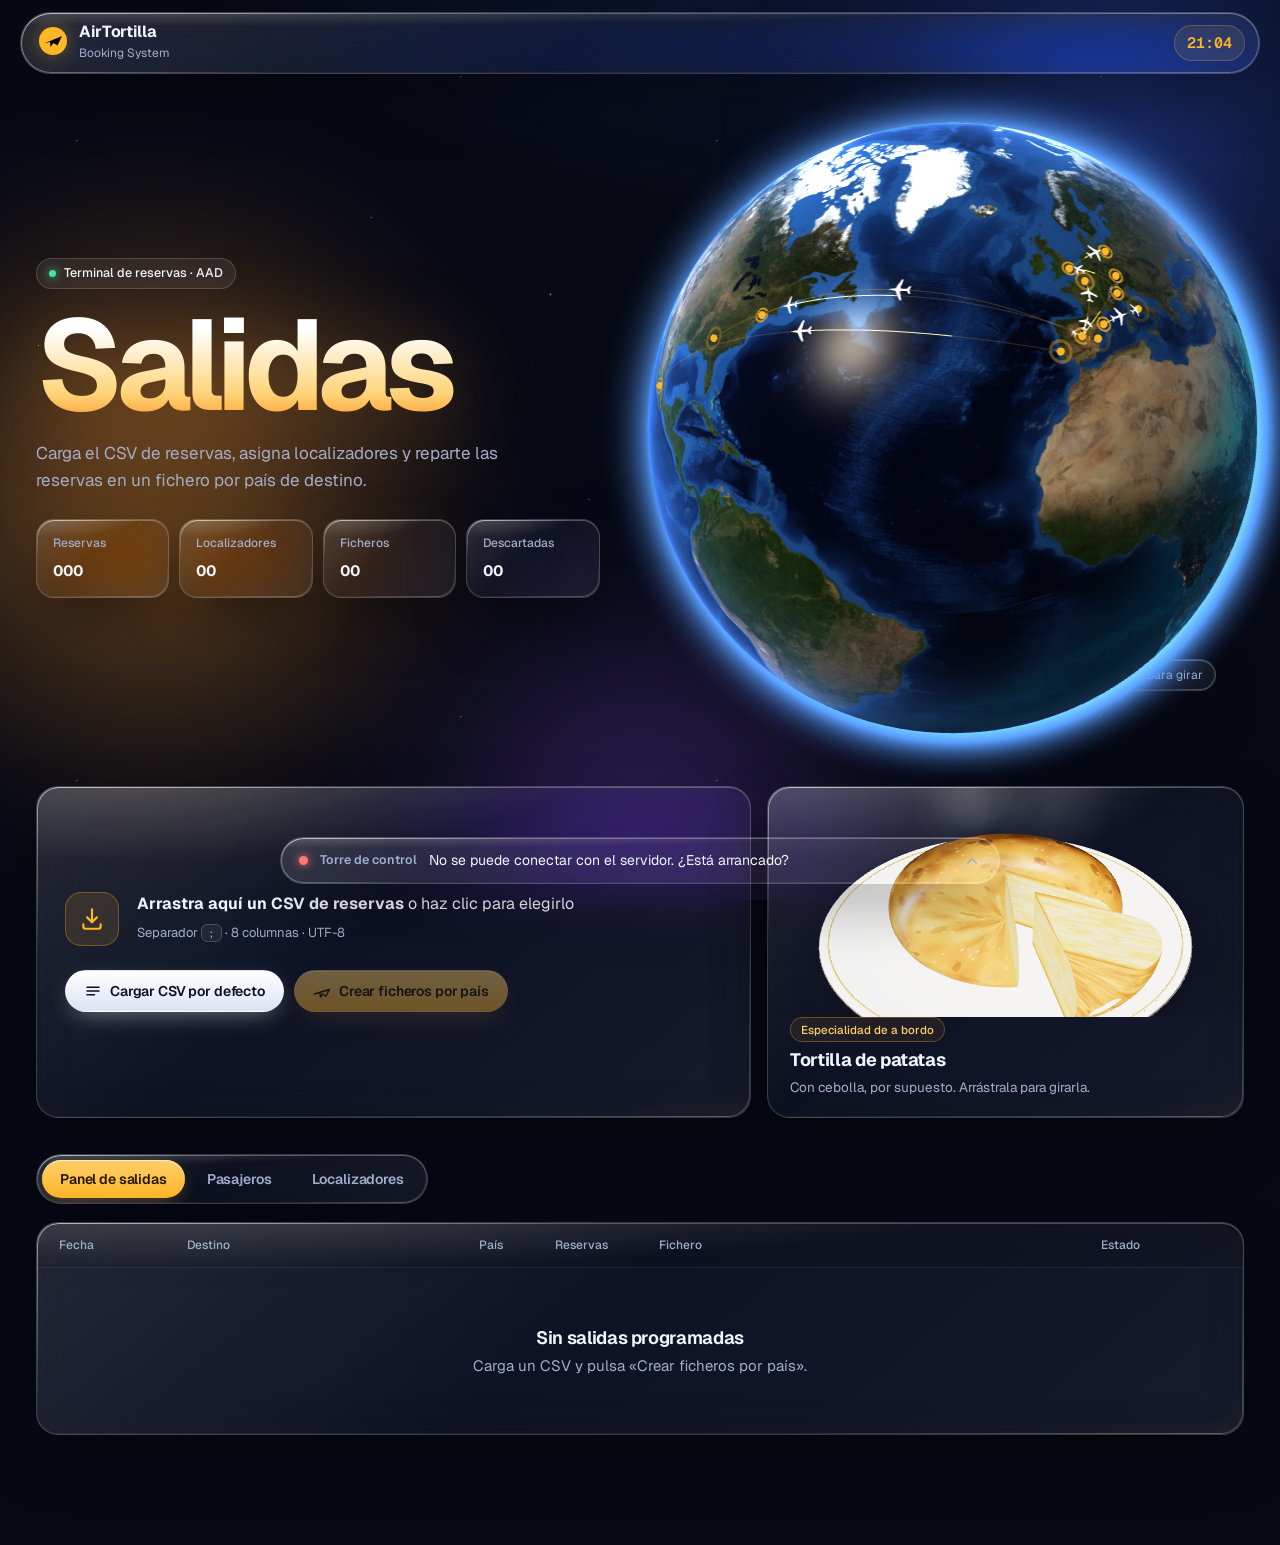
==== AirTortilla/src/main/resources/static/index.html @ 6bdfa84e "Interfaz web v2.0.0: Liquid Glass, Tierra realista, avión y tortilla 3D" ====
<!doctype html>
<html lang="es">
<head>
  <meta charset="utf-8">
  <meta name="viewport" content="width=device-width, initial-scale=1">
  <title>AirTortilla · Salidas</title>
  <link rel="preconnect" href="https://fonts.googleapis.com">
  <link rel="preconnect" href="https://fonts.gstatic.com" crossorigin>
  <link rel="stylesheet" href="https://fonts.googleapis.com/css2?family=Geist:wght@300..800&family=Geist+Mono:wght@400;500;600&display=swap">
  <link rel="stylesheet" href="css/app.css">
  <link rel="icon" href="data:image/svg+xml,%3Csvg xmlns='http://www.w3.org/2000/svg' viewBox='0 0 32 32'%3E%3Ccircle cx='16' cy='16' r='14' fill='%23FFB627'/%3E%3Cpath d='M8 18l16-6-4 8z' fill='%230B1020'/%3E%3C/svg%3E">
</head>
<body>

<!-- Filtro SVG del "cristal líquido": deforma ligeramente lo que hay detrás del panel -->
<svg class="filtros" aria-hidden="true">
  <filter id="liquido" x="0" y="0" width="100%" height="100%" color-interpolation-filters="sRGB">
    <feTurbulence type="fractalNoise" baseFrequency="0.006 0.009" numOctaves="2" seed="3" result="ruido"/>
    <feGaussianBlur in="ruido" stdDeviation="2" result="suave"/>
    <feDisplacementMap in="SourceGraphic" in2="suave" scale="38" xChannelSelector="R" yChannelSelector="G"/>
  </filter>
</svg>

<!-- Fondo: auroras que se mueven (dan color al cristal) -->
<div class="aurora" aria-hidden="true"><span></span><span></span><span></span></div>
<div class="estrellas" aria-hidden="true"></div>

<!-- Barra superior -->
<header class="topbar glass liquid">
  <div class="brand">
    <span class="brand-mark" aria-hidden="true">
      <svg viewBox="0 0 32 32"><circle cx="16" cy="16" r="14"/><path d="M7 18.5 25 11l-4.5 9.5-4-2.5-3 4-.5-5z"/></svg>
    </span>
    <div>
      <b>AirTortilla</b>
      <span>Booking System</span>
    </div>
  </div>
  <div class="topbar-right">
    <span class="file-chip" id="chip-fichero" hidden></span>
    <time class="clock" id="reloj">--:--</time>
  </div>
</header>

<main class="page">

  <!-- Cabecera -->
  <section class="hero">
    <div class="hero-title">
      <span class="badge"><span class="dot"></span>Terminal de reservas · AAD</span>
      <h1>Salidas</h1>
      <p class="hero-sub">Carga el CSV de reservas, asigna localizadores y reparte las reservas en un fichero por país de destino.</p>
      <div class="counters" aria-live="polite">
        <div class="counter glass"><span>Reservas</span><b class="flap-num" id="n-reservas">000</b></div>
        <div class="counter glass"><span>Localizadores</span><b class="flap-num" id="n-localizadores">00</b></div>
        <div class="counter glass"><span>Ficheros</span><b class="flap-num" id="n-ficheros">00</b></div>
        <div class="counter glass warn"><span>Descartadas</span><b class="flap-num" id="n-errores">00</b></div>
      </div>
    </div>
    <div class="globe" id="globo" aria-label="Globo terráqueo con las rutas de las reservas">
      <span class="globe-hint glass">Arrastra para girar</span>
    </div>
  </section>

  <!-- Carga del CSV + tortilla -->
  <section class="load">
    <label class="dropzone glass" id="dropzone" for="input-fichero">
      <input type="file" id="input-fichero" accept=".csv,text/csv">
      <span class="drop-icon" aria-hidden="true">
        <svg viewBox="0 0 24 24"><path d="M12 3v12m0 0-4.5-4.5M12 15l4.5-4.5M4 17v2a2 2 0 0 0 2 2h12a2 2 0 0 0 2-2v-2"/></svg>
      </span>
      <span class="drop-text"><b>Arrastra aquí un CSV de reservas</b> o haz clic para elegirlo</span>
      <span class="drop-hint">Separador <kbd>;</kbd> · 8 columnas · UTF-8</span>
      <span class="load-actions">
        <button type="button" class="btn btn-primary" id="btn-defecto">
          <svg viewBox="0 0 24 24" aria-hidden="true"><path d="M4 7h16M4 12h16M4 17h10"/></svg>
          Cargar CSV por defecto
        </button>
        <button type="button" class="btn btn-amber" id="btn-generar" disabled>
          <svg viewBox="0 0 24 24" aria-hidden="true"><path d="M2 16l20-6-5 9-4-3-3 4-1-6z"/></svg>
          Crear ficheros por país
        </button>
      </span>
    </label>

    <figure class="tortilla-card glass">
      <div class="tortilla" id="tortilla" aria-label="Tortilla de patatas en 3D"></div>
      <figcaption>
        <span class="badge small">Especialidad de a bordo</span>
        <b>Tortilla de patatas</b>
        <span>Con cebolla, por supuesto. Arrástrala para girarla.</span>
      </figcaption>
    </figure>
  </section>

  <!-- Pestañas -->
  <nav class="tabs glass" role="tablist" aria-label="Secciones">
    <button role="tab" class="tab" id="tab-salidas" aria-selected="true" aria-controls="panel-salidas">Panel de salidas</button>
    <button role="tab" class="tab" id="tab-pasajeros" aria-selected="false" aria-controls="panel-pasajeros">Pasajeros</button>
    <button role="tab" class="tab" id="tab-grupos" aria-selected="false" aria-controls="panel-grupos">Localizadores</button>
  </nav>

  <!-- Panel de salidas: ficheros generados -->
  <section class="panel" id="panel-salidas" role="tabpanel" aria-labelledby="tab-salidas">
    <div class="board glass">
      <div class="board-head">
        <span>Fecha</span><span>Destino</span><span>País</span><span>Reservas</span><span>Fichero</span><span>Estado</span>
      </div>
      <div class="board-body" id="board-body">
        <div class="empty" id="board-empty">
          <b>Sin salidas programadas</b>
          <span>Carga un CSV y pulsa «Crear ficheros por país».</span>
        </div>
      </div>
    </div>
  </section>

  <!-- Pasajeros: tabla de reservas -->
  <section class="panel" id="panel-pasajeros" role="tabpanel" aria-labelledby="tab-pasajeros" hidden>
    <div class="toolbar glass">
      <div class="field">
        <label for="sel-orden">Ordenar por</label>
        <select id="sel-orden">
          <option value="ID">Id</option>
          <option value="FECHA">Fecha</option>
          <option value="PASAJERO">Pasajero</option>
          <option value="PAIS_DESTINO">País destino</option>
        </select>
      </div>
      <form class="field search" id="form-id">
        <label for="input-id">Buscar id</label>
        <div class="input-group">
          <input id="input-id" type="text" placeholder="R0005" autocomplete="off">
          <button class="btn btn-ghost" type="submit">Buscar</button>
        </div>
      </form>
      <div class="field filter">
        <label for="input-filtro">Filtrar</label>
        <input id="input-filtro" type="text" placeholder="Nombre, ciudad o país…" autocomplete="off">
      </div>
      <button class="btn btn-ghost" id="btn-todas" hidden>Mostrar todas</button>
    </div>
    <p class="algo-note" id="algo-note">Ordenado con <b>MergeSort</b> · O(n log n)</p>
    <div class="table-wrap glass">
      <table class="pax">
        <thead><tr><th>Id</th><th>Pasajero</th><th>Ruta</th><th>Fecha</th><th>Vuelo</th><th>Localizador</th></tr></thead>
        <tbody id="tbody-pax"></tbody>
      </table>
      <div class="empty" id="pax-empty"><b>No hay reservas cargadas</b><span>Empieza cargando un CSV.</span></div>
    </div>
  </section>

  <!-- Localizadores: tarjetas de embarque -->
  <section class="panel" id="panel-grupos" role="tabpanel" aria-labelledby="tab-grupos" hidden>
    <p class="algo-note">Reservas que coinciden en <b>nombre + origen + destino</b> · agrupadas con un <b>Map</b> en O(n)</p>
    <div class="passes" id="passes"></div>
    <div class="empty" id="grupos-empty"><b>Sin localizadores</b><span>Aparecen cuando 2 o más reservas coinciden en nombre, origen y destino.</span></div>
  </section>

</main>

<!-- Visor de ficheros -->
<div class="viewer-backdrop" id="viewer-backdrop" hidden></div>
<aside class="viewer glass" id="viewer" aria-labelledby="viewer-title" hidden>
  <header class="viewer-head">
    <div>
      <span class="badge small" id="viewer-eyebrow">Fichero</span>
      <h2 id="viewer-title">—</h2>
    </div>
    <button class="icon-btn" id="viewer-close" aria-label="Cerrar visor">
      <svg viewBox="0 0 24 24"><path d="M6 6l12 12M18 6 6 18"/></svg>
    </button>
  </header>
  <div class="viewer-modes" role="group" aria-label="Modo de lectura">
    <div class="segmented">
      <button class="mode" id="mode-total" aria-pressed="true">Completo</button>
      <button class="mode" id="mode-linea" aria-pressed="false">Línea a línea</button>
    </div>
  </div>
  <div class="viewer-body">
    <ol class="lines" id="viewer-lines"></ol>
  </div>
  <footer class="viewer-foot" id="viewer-foot" hidden>
    <span id="viewer-progress">Línea 0</span>
    <button class="btn btn-amber" id="btn-siguiente">Siguiente línea <kbd>Espacio</kbd></button>
  </footer>
</aside>

<!-- Torre de control: feedback de las operaciones -->
<aside class="tower glass liquid" id="tower" aria-live="polite">
  <button class="tower-head" id="tower-toggle" aria-expanded="false">
    <span class="tower-dot"></span>
    <span class="tower-title">Torre de control</span>
    <span class="tower-last" id="tower-last">Sistema listo</span>
    <svg class="chev" viewBox="0 0 24 24" aria-hidden="true"><path d="m6 15 6-6 6 6"/></svg>
  </button>
  <ol class="tower-log" id="tower-log" hidden></ol>
</aside>

<script src="lib/three.min.js"></script>
<script src="js/globo.js"></script>
<script src="js/tortilla.js"></script>
<script src="js/despegue.js"></script>
<script src="js/app.js"></script>
</body>
</html>
---- AirTortilla/src/main/resources/static/css/app.css ----
/* =========================================================
   AirTortilla · Liquid Glass sobre un cielo nocturno
   - Paneles de cristal: desenfoque + refracción (filtro SVG) + brillos
   - Componentes limpios (inputs, botones, segmented, badges)
   ========================================================= */
:root {
  color-scheme: dark;
  --sky: #060914;
  --sky-2: #0B1124;
  --text: #F2F5FC;
  --muted: #A3AECB;
  --subtle: #6C7896;
  --amber: #FFB627;
  --amber-2: #FFCF6B;
  --amber-glow: rgba(255, 182, 39, .38);
  --green: #46E3A1;
  --red: #FF7676;
  --blue: #7CB1FF;
  --glass-bg: linear-gradient(140deg, rgba(255, 255, 255, .13), rgba(255, 255, 255, .04) 45%, rgba(255, 255, 255, .07));
  --glass-border: rgba(255, 255, 255, .16);
  --glass-shadow: 0 1px 0 rgba(255, 255, 255, .28) inset, 0 -1px 0 rgba(255, 255, 255, .06) inset, 0 24px 60px -12px rgba(0, 0, 0, .55);
  --radius: 22px;
  --radius-sm: 12px;
  --sans: "Geist", "Segoe UI", system-ui, sans-serif;
  --mono: "Geist Mono", Consolas, monospace;
}

* { box-sizing: border-box; }
html { scroll-behavior: smooth; }
body {
  margin: 0;
  min-height: 100vh;
  background: radial-gradient(1400px 900px at 70% -20%, #142250 0%, transparent 60%), var(--sky);
  color: var(--text);
  font-family: var(--sans);
  font-size: 15px;
  line-height: 1.5;
  padding-bottom: 110px;
  overflow-x: hidden;
  -webkit-font-smoothing: antialiased;
}
[hidden] { display: none !important; }
svg { width: 18px; height: 18px; fill: none; stroke: currentColor; stroke-width: 2; stroke-linecap: round; stroke-linejoin: round; flex: none; }
kbd, code { font-family: var(--mono); font-size: .86em; }
kbd { padding: 1px 6px; border-radius: 6px; border: 1px solid rgba(255, 255, 255, .18); background: rgba(255, 255, 255, .06); }
:focus-visible { outline: 2px solid var(--amber); outline-offset: 3px; }
.filtros { position: absolute; width: 0; height: 0; }

/* ---------- Fondo: auroras + estrellas ---------- */
.aurora { position: fixed; inset: 0; z-index: -2; overflow: hidden; pointer-events: none; }
.aurora span { position: absolute; border-radius: 50%; filter: blur(90px); opacity: .55; animation: flotar 26s ease-in-out infinite alternate; }
.aurora span:nth-child(1) { width: 52vw; height: 52vw; left: -14vw; top: 18vh; background: radial-gradient(circle, #FF9D2E, transparent 65%); }
.aurora span:nth-child(2) { width: 46vw; height: 46vw; right: -10vw; top: -12vh; background: radial-gradient(circle, #3D6BFF, transparent 65%); animation-duration: 32s; }
.aurora span:nth-child(3) { width: 40vw; height: 40vw; left: 30vw; bottom: -20vh; background: radial-gradient(circle, #9B5CFF, transparent 65%); animation-duration: 38s; opacity: .4; }
@keyframes flotar { to { transform: translate(6vw, -5vh) scale(1.12); } }
.estrellas {
  position: fixed; inset: 0; z-index: -1; pointer-events: none; opacity: .55;
  background-image:
    radial-gradient(1px 1px at 12% 22%, #fff, transparent), radial-gradient(1px 1px at 72% 12%, #fff, transparent),
    radial-gradient(1px 1px at 42% 62%, #cfe0ff, transparent), radial-gradient(1.5px 1.5px at 86% 46%, #fff, transparent),
    radial-gradient(1px 1px at 22% 82%, #fff, transparent), radial-gradient(1px 1px at 58% 34%, #fff, transparent),
    radial-gradient(1px 1px at 92% 78%, #ffe9c2, transparent), radial-gradient(1px 1px at 6% 54%, #fff, transparent);
  background-size: 640px 640px;
}

/* ---------- Cristal líquido ---------- */
.glass {
  position: relative;
  background: var(--glass-bg);
  border: 1px solid var(--glass-border);
  box-shadow: var(--glass-shadow);
  -webkit-backdrop-filter: blur(22px) saturate(170%);
  backdrop-filter: blur(22px) saturate(170%);
  border-radius: var(--radius);
  isolation: isolate;
}
/* Refracción: el filtro SVG deforma el fondo (Chrome / Edge); el resto de navegadores usa solo el desenfoque */
.glass.liquid { backdrop-filter: url(#liquido) blur(14px) saturate(180%) brightness(1.08); }
/* Brillo especular en el borde superior */
.glass::before {
  content: ""; position: absolute; inset: 0; border-radius: inherit; pointer-events: none; z-index: -1;
  background:
    radial-gradient(120% 60% at 15% -10%, rgba(255, 255, 255, .22), transparent 55%),
    radial-gradient(80% 50% at 110% 120%, rgba(255, 182, 39, .10), transparent 60%);
}
.glass::after {
  content: ""; position: absolute; inset: 0; border-radius: inherit; pointer-events: none; padding: 1px;
  background: linear-gradient(160deg, rgba(255, 255, 255, .55), rgba(255, 255, 255, 0) 30%, rgba(255, 255, 255, 0) 70%, rgba(255, 255, 255, .25));
  -webkit-mask: linear-gradient(#000 0 0) content-box, linear-gradient(#000 0 0);
  -webkit-mask-composite: xor; mask-composite: exclude;
}

/* ---------- Barra superior ---------- */
.topbar {
  position: sticky; top: 12px; z-index: 20;
  display: flex; align-items: center; justify-content: space-between; gap: 16px;
  max-width: 1240px; margin: 12px auto 0; width: calc(100% - 32px);
  padding: 10px 14px 10px 16px; border-radius: 999px;
}
.brand { display: flex; align-items: center; gap: 10px; }
.brand-mark svg { width: 32px; height: 32px; stroke: none; filter: drop-shadow(0 0 10px var(--amber-glow)); }
.brand-mark circle { fill: var(--amber); }
.brand-mark path { fill: var(--sky); }
.brand b { display: block; font-weight: 700; font-size: 16px; letter-spacing: -.02em; line-height: 1.1; }
.brand span { font-size: 12px; color: var(--muted); }
.topbar-right { display: flex; align-items: center; gap: 10px; }
.clock { font-family: var(--mono); font-size: 15px; font-weight: 600; color: var(--amber); padding: 6px 12px; border-radius: 999px; background: rgba(255, 182, 39, .1); border: 1px solid rgba(255, 182, 39, .25); font-variant-numeric: tabular-nums; }
.file-chip { font-family: var(--mono); font-size: 12px; color: var(--muted); padding: 6px 12px; border-radius: 999px; border: 1px solid var(--glass-border); background: rgba(255, 255, 255, .05); max-width: 280px; overflow: hidden; text-overflow: ellipsis; white-space: nowrap; }
.file-chip::before { content: "● "; color: var(--green); }
@media (max-width: 600px) { .file-chip { display: none; } }

.page { max-width: 1240px; margin: 0 auto; padding: 0 16px; }

/* ---------- Badges ---------- */
.badge {
  display: inline-flex; align-items: center; gap: 8px; width: fit-content;
  font-size: 12.5px; font-weight: 500; color: var(--text);
  padding: 5px 12px; border-radius: 999px;
  background: rgba(255, 255, 255, .07); border: 1px solid var(--glass-border);
}
.badge.small { font-size: 11.5px; padding: 3px 10px; color: var(--amber-2); border-color: rgba(255, 182, 39, .3); background: rgba(255, 182, 39, .08); }
.badge .dot { width: 7px; height: 7px; border-radius: 50%; background: var(--green); box-shadow: 0 0 10px var(--green); }

/* ---------- Hero ---------- */
.hero {
  display: grid; grid-template-columns: minmax(0, 1fr) minmax(0, 1.1fr); gap: 24px;
  align-items: center; padding: 28px 0 8px; min-height: 600px;
}
.hero-title { display: grid; gap: 18px; position: relative; z-index: 2; }
h1 {
  margin: 0; font-weight: 700; letter-spacing: -.055em; line-height: .9;
  font-size: clamp(64px, 10vw, 148px);
  background: linear-gradient(180deg, #FFFFFF 20%, #FFD47A 75%, #FF9D2E);
  -webkit-background-clip: text; background-clip: text; color: transparent;
  filter: drop-shadow(0 10px 40px rgba(255, 157, 46, .25));
}
.hero-sub { margin: 0; color: var(--muted); max-width: 46ch; font-size: 17px; line-height: 1.55; }
.globe { position: relative; aspect-ratio: 1 / 1; width: 118%; margin: -40px -12% -40px -6%; cursor: grab; touch-action: none; }
.globe:active { cursor: grabbing; }
.globe canvas { position: absolute; inset: 0; width: 100% !important; height: 100% !important; opacity: 0; transition: opacity 1.2s ease; }
.globe.cargado canvas { opacity: 1; }
.globe-hint { position: absolute; right: 14%; bottom: 14%; font-size: 12px; color: var(--muted); padding: 6px 12px; border-radius: 999px; pointer-events: none; }
.globe.sin-3d { display: none; }
@media (max-width: 900px) {
  .hero { grid-template-columns: minmax(0, 1fr); min-height: 0; }
  .globe { width: 100%; max-width: 520px; margin: -10px auto -30px; order: -1; }
}

/* ---------- Contadores con letras split-flap ---------- */
.counters { display: grid; grid-template-columns: repeat(4, minmax(0, 1fr)); gap: 10px; margin-top: 8px; }
@media (max-width: 560px) { .counters { grid-template-columns: repeat(2, minmax(0, 1fr)); } }
.counter { padding: 14px 16px; border-radius: 18px; min-width: 0; }
.counter > span { display: block; font-size: 12px; color: var(--muted); font-weight: 500; }
.counter b { display: flex; margin-top: 8px; }
.counter.warn .flap-ch { color: var(--red); text-shadow: 0 0 10px rgba(255, 118, 118, .4); }
.flap-num { display: inline-flex; flex-wrap: nowrap; gap: 3px; }
.flap-ch {
  position: relative; display: inline-grid; place-items: center;
  font-family: var(--mono); font-weight: 600; font-size: 28px; width: .95em; height: 1.35em;
  color: var(--amber); text-shadow: 0 0 12px var(--amber-glow);
  background: linear-gradient(180deg, rgba(255, 255, 255, .10) 0 49%, rgba(0, 0, 0, .25) 51% 100%);
  border-radius: 6px; box-shadow: inset 0 0 0 1px rgba(255, 255, 255, .08);
}
.flap-ch::after { content: ""; position: absolute; left: 0; right: 0; top: 50%; height: 1px; background: rgba(0, 0, 0, .5); }
.flap-ch.spin { animation: flap .09s linear; }
@keyframes flap { 50% { transform: scaleY(.15); } }

/* ---------- Carga + tortilla ---------- */
.load { display: grid; grid-template-columns: minmax(0, 1.5fr) minmax(0, 1fr); gap: 16px; margin: 24px 0 36px; }
@media (max-width: 900px) { .load { grid-template-columns: minmax(0, 1fr); } }
.dropzone {
  display: grid; grid-template-columns: auto minmax(0, 1fr); align-content: center; column-gap: 18px; row-gap: 4px;
  padding: 28px; cursor: pointer; transition: transform .25s, box-shadow .25s;
}
.dropzone:hover, .dropzone.over { box-shadow: var(--glass-shadow), 0 0 0 1px rgba(255, 182, 39, .5), 0 0 60px -10px var(--amber-glow); }
.dropzone.over { transform: scale(1.01); }
.dropzone > input { position: absolute; inset: 0; opacity: 0; cursor: pointer; z-index: 0; }
.drop-icon { grid-row: span 2; display: grid; place-items: center; width: 54px; height: 54px; border-radius: 16px; color: var(--amber); background: rgba(255, 182, 39, .12); border: 1px solid rgba(255, 182, 39, .3); }
.drop-icon svg { width: 26px; height: 26px; }
.drop-text { font-size: 16px; }
.drop-hint { color: var(--muted); font-size: 13px; }
.load-actions { grid-column: 1 / -1; display: flex; flex-wrap: wrap; gap: 10px; margin-top: 20px; position: relative; z-index: 1; }

.tortilla-card { margin: 0; display: grid; grid-template-rows: minmax(0, 1fr) auto; overflow: hidden; min-height: 300px; }
.tortilla { position: relative; min-height: 230px; cursor: grab; touch-action: none; }
.tortilla:active { cursor: grabbing; }
.tortilla canvas { position: absolute; inset: 0; width: 100% !important; height: 100% !important; }
.tortilla-card figcaption { display: grid; gap: 4px; padding: 0 22px 20px; }
.tortilla-card figcaption b { font-size: 18px; letter-spacing: -.02em; }
.tortilla-card figcaption > span:last-child { color: var(--muted); font-size: 13.5px; }

/* ---------- Botones ---------- */
.btn {
  position: relative; display: inline-flex; align-items: center; justify-content: center; gap: 8px;
  font-family: var(--sans); font-size: 14px; font-weight: 600; letter-spacing: -.01em;
  height: 42px; padding: 0 18px; border-radius: 999px; cursor: pointer;
  border: 1px solid var(--glass-border); color: var(--text);
  background: rgba(255, 255, 255, .07);
  box-shadow: 0 1px 0 rgba(255, 255, 255, .2) inset;
  transition: transform .2s cubic-bezier(.3, .7, .4, 1.5), background .2s, box-shadow .2s, border-color .2s;
}
.btn:hover:not(:disabled) { transform: translateY(-1px); background: rgba(255, 255, 255, .12); }
.btn:active:not(:disabled) { transform: scale(.97); }
.btn:disabled { opacity: .4; cursor: not-allowed; }
.btn-primary { background: linear-gradient(180deg, #FFFFFF, #DCE3F2); color: #0B1124; border-color: transparent; box-shadow: 0 1px 0 #fff inset, 0 8px 24px -8px rgba(255, 255, 255, .45); }
.btn-primary:hover:not(:disabled) { background: linear-gradient(180deg, #FFFFFF, #E9EEF8); }
.btn-amber { background: linear-gradient(180deg, var(--amber-2), var(--amber)); color: #231600; border-color: transparent; box-shadow: 0 1px 0 rgba(255, 255, 255, .6) inset, 0 10px 30px -8px var(--amber-glow); }
.btn-amber:hover:not(:disabled) { background: linear-gradient(180deg, #FFD885, #FFBE3D); box-shadow: 0 1px 0 rgba(255, 255, 255, .6) inset, 0 14px 40px -6px var(--amber-glow); }
.btn-ghost { background: rgba(255, 255, 255, .04); }
.btn kbd { font-size: 11px; background: rgba(0, 0, 0, .12); border-color: rgba(0, 0, 0, .15); }
.icon-btn { display: grid; place-items: center; width: 38px; height: 38px; border-radius: 999px; border: 1px solid var(--glass-border); background: rgba(255, 255, 255, .06); color: var(--text); cursor: pointer; transition: background .2s; }
.icon-btn:hover { background: rgba(255, 255, 255, .14); }

/* ---------- Pestañas (segmented) ---------- */
.tabs { display: inline-flex; gap: 4px; padding: 5px; border-radius: 999px; margin-bottom: 18px; max-width: 100%; overflow-x: auto; }
.tab {
  height: 38px; padding: 0 18px; border: none; border-radius: 999px; cursor: pointer; white-space: nowrap;
  font: 600 14px var(--sans); letter-spacing: -.01em; color: var(--muted); background: transparent;
  transition: color .2s, background .25s, box-shadow .25s;
}
.tab:hover { color: var(--text); }
.tab[aria-selected="true"] { color: #231600; background: linear-gradient(180deg, var(--amber-2), var(--amber)); box-shadow: 0 1px 0 rgba(255, 255, 255, .6) inset, 0 6px 20px -6px var(--amber-glow); }
.panel { animation: aparecer .4s cubic-bezier(.2, .8, .2, 1); }
@keyframes aparecer { from { opacity: 0; transform: translateY(8px); } }

/* ---------- Panel de salidas ---------- */
.board { overflow: hidden; }
.board-head, .board-row {
  display: grid; grid-template-columns: 116px minmax(140px, 1.3fr) 64px 92px minmax(200px, 2fr) 120px;
  gap: 12px; align-items: center; padding: 13px 22px;
}
.board-head { font-size: 12px; font-weight: 500; color: var(--muted); border-bottom: 1px solid rgba(255, 255, 255, .08); background: rgba(0, 0, 0, .12); }
.board-body { max-height: 560px; overflow: auto; }
.board-row {
  width: 100%; border: none; border-bottom: 1px solid rgba(255, 255, 255, .06); background: transparent;
  color: var(--text); text-align: left; cursor: pointer; font: inherit; transition: background .2s;
}
.board-row:hover { background: rgba(255, 182, 39, .08); }
.board-row .b-fecha, .board-row .b-pais, .board-row .b-num { font-family: var(--mono); font-weight: 600; color: var(--amber); font-variant-numeric: tabular-nums; text-shadow: 0 0 12px var(--amber-glow); }
.board-row .b-destino { font-weight: 650; font-size: 17px; letter-spacing: -.02em; }
.board-row .b-fichero { font-family: var(--mono); font-size: 12.5px; color: var(--muted); overflow: hidden; text-overflow: ellipsis; white-space: nowrap; }
.b-estado { display: inline-flex; align-items: center; gap: 8px; width: fit-content; font-size: 12px; font-weight: 600; color: var(--green); padding: 3px 10px; border-radius: 999px; background: rgba(70, 227, 161, .1); border: 1px solid rgba(70, 227, 161, .25); }
.b-estado::before { content: ""; width: 6px; height: 6px; border-radius: 50%; background: var(--green); box-shadow: 0 0 8px var(--green); animation: parpadeo 1.6s infinite; }
@keyframes parpadeo { 50% { opacity: .3; } }
.board-row.entra { animation: entrar .5s both cubic-bezier(.2, .8, .2, 1); }
@keyframes entrar { from { opacity: 0; transform: translateY(10px); } }
@media (max-width: 860px) {
  .board-head { display: none; }
  .board-row { grid-template-columns: auto minmax(0, 1fr) auto; grid-template-areas: "fecha destino num" "pais fichero estado"; row-gap: 4px; padding: 12px 16px; }
  .board-row .b-fecha { grid-area: fecha; } .board-row .b-destino { grid-area: destino; }
  .board-row .b-num { grid-area: num; } .board-row .b-pais { grid-area: pais; }
  .board-row .b-fichero { grid-area: fichero; } .board-row .b-estado { grid-area: estado; }
}
.empty { display: grid; gap: 4px; place-items: center; text-align: center; padding: 56px 20px; color: var(--muted); }
.empty b { font-size: 18px; font-weight: 650; color: var(--text); letter-spacing: -.02em; }

/* ---------- Pasajeros ---------- */
.toolbar { display: flex; flex-wrap: wrap; gap: 14px; align-items: end; padding: 16px; margin-bottom: 10px; border-radius: 20px; }
.field { display: grid; gap: 6px; }
.field label { font-size: 12.5px; font-weight: 500; color: var(--muted); }
.field.filter { flex: 1; min-width: 200px; }
input[type="text"], select {
  height: 40px; font: 14px var(--sans); color: var(--text);
  background: rgba(0, 0, 0, .2); border: 1px solid rgba(255, 255, 255, .14); border-radius: var(--radius-sm); padding: 0 12px;
  box-shadow: 0 1px 2px rgba(0, 0, 0, .2) inset; transition: border-color .2s, box-shadow .2s;
}
select option { background: var(--sky-2); }
input[type="text"]::placeholder { color: var(--subtle); }
input[type="text"]:focus, select:focus { outline: none; border-color: rgba(255, 182, 39, .7); box-shadow: 0 0 0 4px rgba(255, 182, 39, .16); }
#input-id { width: 110px; font-family: var(--mono); text-transform: uppercase; }
.input-group { display: flex; gap: 6px; }
.input-group .btn { height: 40px; border-radius: var(--radius-sm); }
.algo-note { margin: 4px 4px 14px; font-size: 13px; color: var(--muted); }
.algo-note b { color: var(--amber-2); font-weight: 600; }

.table-wrap { overflow: auto; max-height: 620px; }
table.pax { width: 100%; border-collapse: collapse; font-size: 14px; }
.pax th { position: sticky; top: 0; z-index: 1; text-align: left; padding: 13px 18px; font-size: 12px; font-weight: 500; color: var(--muted); background: rgba(14, 20, 40, .85); backdrop-filter: blur(10px); border-bottom: 1px solid rgba(255, 255, 255, .08); }
.pax td { padding: 12px 18px; border-bottom: 1px solid rgba(255, 255, 255, .05); white-space: nowrap; }
.pax tbody tr { transition: background .15s; }
.pax tbody tr:hover { background: rgba(255, 255, 255, .04); }
.pax tbody tr.destacada { background: rgba(255, 182, 39, .09); }
.pax .t-id { font-family: var(--mono); font-weight: 600; color: var(--amber); }
.pax .t-name { font-weight: 600; }
.pax .t-fecha, .pax .t-vuelo { font-family: var(--mono); color: var(--muted); font-variant-numeric: tabular-nums; }
.route { display: inline-flex; align-items: center; gap: 8px; }
.route .iso { font-family: var(--mono); font-size: 11px; color: var(--muted); border: 1px solid rgba(255, 255, 255, .14); border-radius: 6px; padding: 0 5px; margin-left: 4px; }
.route svg { width: 14px; height: 14px; color: var(--subtle); }
.loc-chip { font-family: var(--mono); font-size: 12px; font-weight: 600; padding: 3px 10px; border-radius: 999px; cursor: pointer; color: #231600; background: linear-gradient(180deg, var(--amber-2), var(--amber)); border: none; }
.loc-chip:hover { box-shadow: 0 0 0 4px rgba(255, 182, 39, .2); }
.dash { color: var(--subtle); }

/* ---------- Tarjetas de embarque ---------- */
.passes { display: grid; grid-template-columns: repeat(auto-fill, minmax(min(100%, 390px), 1fr)); gap: 18px; }
.pass {
  position: relative; display: grid; grid-template-columns: minmax(0, 1fr) 118px;
  background: linear-gradient(135deg, rgba(255, 252, 244, .96), rgba(240, 233, 216, .92)); color: #171C2B;
  border-radius: 20px; overflow: hidden; box-shadow: 0 1px 0 #fff inset, 0 24px 60px -14px rgba(0, 0, 0, .6);
  transition: transform .35s cubic-bezier(.3, .7, .4, 1.3), box-shadow .3s;
}
.pass:hover { transform: translateY(-6px) rotate(-.6deg); box-shadow: 0 1px 0 #fff inset, 0 34px 70px -14px rgba(0, 0, 0, .7); }
.pass-main { padding: 18px 20px; }
.pass-top { display: flex; justify-content: space-between; align-items: center; font-size: 11.5px; font-weight: 500; color: #6B6450; }
.pass-top b { font-family: var(--mono); color: #B57A00; }
.pass-route { display: grid; grid-template-columns: minmax(0, 1fr) auto minmax(0, 1fr); align-items: center; gap: 10px; margin: 14px 0 12px; }
.pass-route .city { font-weight: 750; font-size: 26px; letter-spacing: -.04em; line-height: 1; overflow-wrap: anywhere; }
.pass-route .city small { display: block; font-family: var(--mono); font-size: 11px; font-weight: 500; color: #6B6450; letter-spacing: 0; margin-bottom: 2px; }
.pass-route .city:last-child { text-align: right; }
.pass-route svg { width: 24px; height: 24px; color: #B57A00; }
.pass-meta { display: grid; grid-template-columns: repeat(3, auto); gap: 4px 18px; justify-content: start; }
.pass-meta span { display: block; font-size: 11px; color: #6B6450; }
.pass-meta b { font-family: var(--mono); font-size: 13.5px; }
.pass-ids { margin-top: 12px; display: flex; flex-wrap: wrap; gap: 5px; }
.pass-ids span { font-family: var(--mono); font-size: 11px; padding: 2px 7px; border-radius: 6px; background: rgba(23, 28, 43, .07); }
.pass-stub {
  position: relative; display: flex; flex-direction: column; align-items: center; justify-content: center; gap: 4px;
  background: linear-gradient(180deg, #1A2140, #10162B); color: var(--amber); border-left: 2px dashed rgba(255, 255, 255, .25); padding: 14px 8px; text-align: center;
}
.pass-stub::before, .pass-stub::after { content: ""; position: absolute; left: -11px; width: 20px; height: 20px; border-radius: 50%; background: var(--sky); }
.pass-stub::before { top: -10px; } .pass-stub::after { bottom: -10px; }
.pass-stub .pax-n { font-weight: 800; font-size: 52px; line-height: .9; letter-spacing: -.05em; text-shadow: 0 0 24px var(--amber-glow); }
.pass-stub .pax-l { font-size: 11px; color: var(--muted); }
.pass-stub .loc { font-family: var(--mono); font-size: 12.5px; font-weight: 600; color: var(--text); margin-top: 6px; }
.barcode { width: 82px; height: 24px; margin-top: 6px; background: repeating-linear-gradient(90deg, var(--text) 0 2px, transparent 2px 4px, var(--text) 4px 5px, transparent 5px 8px); opacity: .5; }
.pass .ver { position: absolute; inset: 0; border: none; background: none; cursor: pointer; border-radius: 20px; }

/* ---------- Visor ---------- */
.viewer-backdrop { position: fixed; inset: 0; z-index: 40; background: rgba(4, 7, 15, .45); backdrop-filter: blur(6px); animation: fundido .25s; }
@keyframes fundido { from { opacity: 0; } }
.viewer {
  position: fixed; z-index: 41; top: 12px; right: 12px; bottom: 12px; width: min(760px, calc(100% - 24px));
  display: grid; grid-template-rows: auto auto minmax(0, 1fr) auto; border-radius: 28px; overflow: hidden;
  background: linear-gradient(140deg, rgba(30, 40, 72, .72), rgba(12, 18, 36, .8));
  animation: deslizar .4s cubic-bezier(.2, .9, .2, 1);
}
@keyframes deslizar { from { transform: translateX(40px) scale(.98); opacity: 0; } }
.viewer-head { display: flex; justify-content: space-between; align-items: start; gap: 16px; padding: 22px 24px 12px; }
.viewer-head h2 { margin: 8px 0 0; font-family: var(--mono); font-size: 16px; font-weight: 600; overflow-wrap: anywhere; }
.viewer-modes { padding: 0 24px 16px; border-bottom: 1px solid rgba(255, 255, 255, .08); }
.segmented { display: inline-flex; padding: 4px; border-radius: 999px; background: rgba(0, 0, 0, .25); border: 1px solid rgba(255, 255, 255, .1); }
.mode { height: 34px; padding: 0 16px; border-radius: 999px; border: none; background: transparent; color: var(--muted); font: 600 13.5px var(--sans); cursor: pointer; transition: background .2s, color .2s; }
.mode[aria-pressed="true"] { background: rgba(255, 255, 255, .14); color: var(--text); box-shadow: 0 1px 0 rgba(255, 255, 255, .2) inset; }
.viewer-body { overflow: auto; padding: 14px 0; }
.lines { list-style: none; margin: 0; padding: 0; counter-reset: l; font-family: var(--mono); font-size: 13px; }
.lines li { counter-increment: l; display: grid; grid-template-columns: 52px minmax(0, 1fr); padding: 3px 24px 3px 0; white-space: pre; }
.lines li::before { content: counter(l); text-align: right; padding-right: 16px; color: var(--subtle); user-select: none; }
.lines li:first-child { color: var(--amber); }
.lines li.nueva { animation: linea .6s ease; }
@keyframes linea { from { background: rgba(255, 182, 39, .28); } }
.lines li.fin { color: var(--green); white-space: normal; }
.lines li.fin::before { content: ""; }
.viewer-foot { display: flex; justify-content: space-between; align-items: center; gap: 12px; padding: 14px 24px; border-top: 1px solid rgba(255, 255, 255, .08); }
.viewer-foot span { font-family: var(--mono); font-size: 13px; color: var(--muted); }

/* ---------- Torre de control ---------- */
.tower { position: fixed; z-index: 30; left: 50%; bottom: 16px; transform: translateX(-50%); width: min(720px, calc(100% - 32px)); border-radius: 26px; overflow: hidden; }
.tower-head { width: 100%; display: flex; align-items: center; gap: 12px; padding: 12px 18px; background: none; border: none; color: var(--text); cursor: pointer; font: inherit; text-align: left; position: relative; z-index: 1; }
.tower-dot { width: 9px; height: 9px; border-radius: 50%; background: var(--green); box-shadow: 0 0 10px var(--green); flex: none; }
.tower.error .tower-dot { background: var(--red); box-shadow: 0 0 10px var(--red); }
.tower-title { font-size: 12.5px; font-weight: 600; color: var(--muted); flex: none; }
.tower-last { flex: 1; min-width: 0; overflow: hidden; text-overflow: ellipsis; white-space: nowrap; font-size: 14px; }
.tower .chev { color: var(--muted); transition: transform .25s; }
.tower-head[aria-expanded="true"] .chev { transform: rotate(180deg); }
.tower-log { list-style: none; margin: 0; padding: 4px 18px 14px; max-height: 240px; overflow: auto; border-top: 1px solid rgba(255, 255, 255, .08); font-family: var(--mono); font-size: 12.5px; position: relative; z-index: 1; }
.tower-log li { padding: 6px 0; border-bottom: 1px solid rgba(255, 255, 255, .05); color: var(--muted); }
.tower-log li time { color: var(--amber); margin-right: 8px; }
.tower-log li.err { color: var(--red); }
.tower-log li.ok { color: var(--text); }

/* ---------- Avión 3D del despegue ---------- */
canvas.despegue { position: fixed; inset: 0; width: 100vw; height: 100vh; z-index: 60; pointer-events: none; opacity: 0; transition: opacity .3s; }
canvas.despegue.activo { opacity: 1; }

@media (prefers-reduced-motion: reduce) {
  *, *::before, *::after { animation: none !important; transition: none !important; }
}
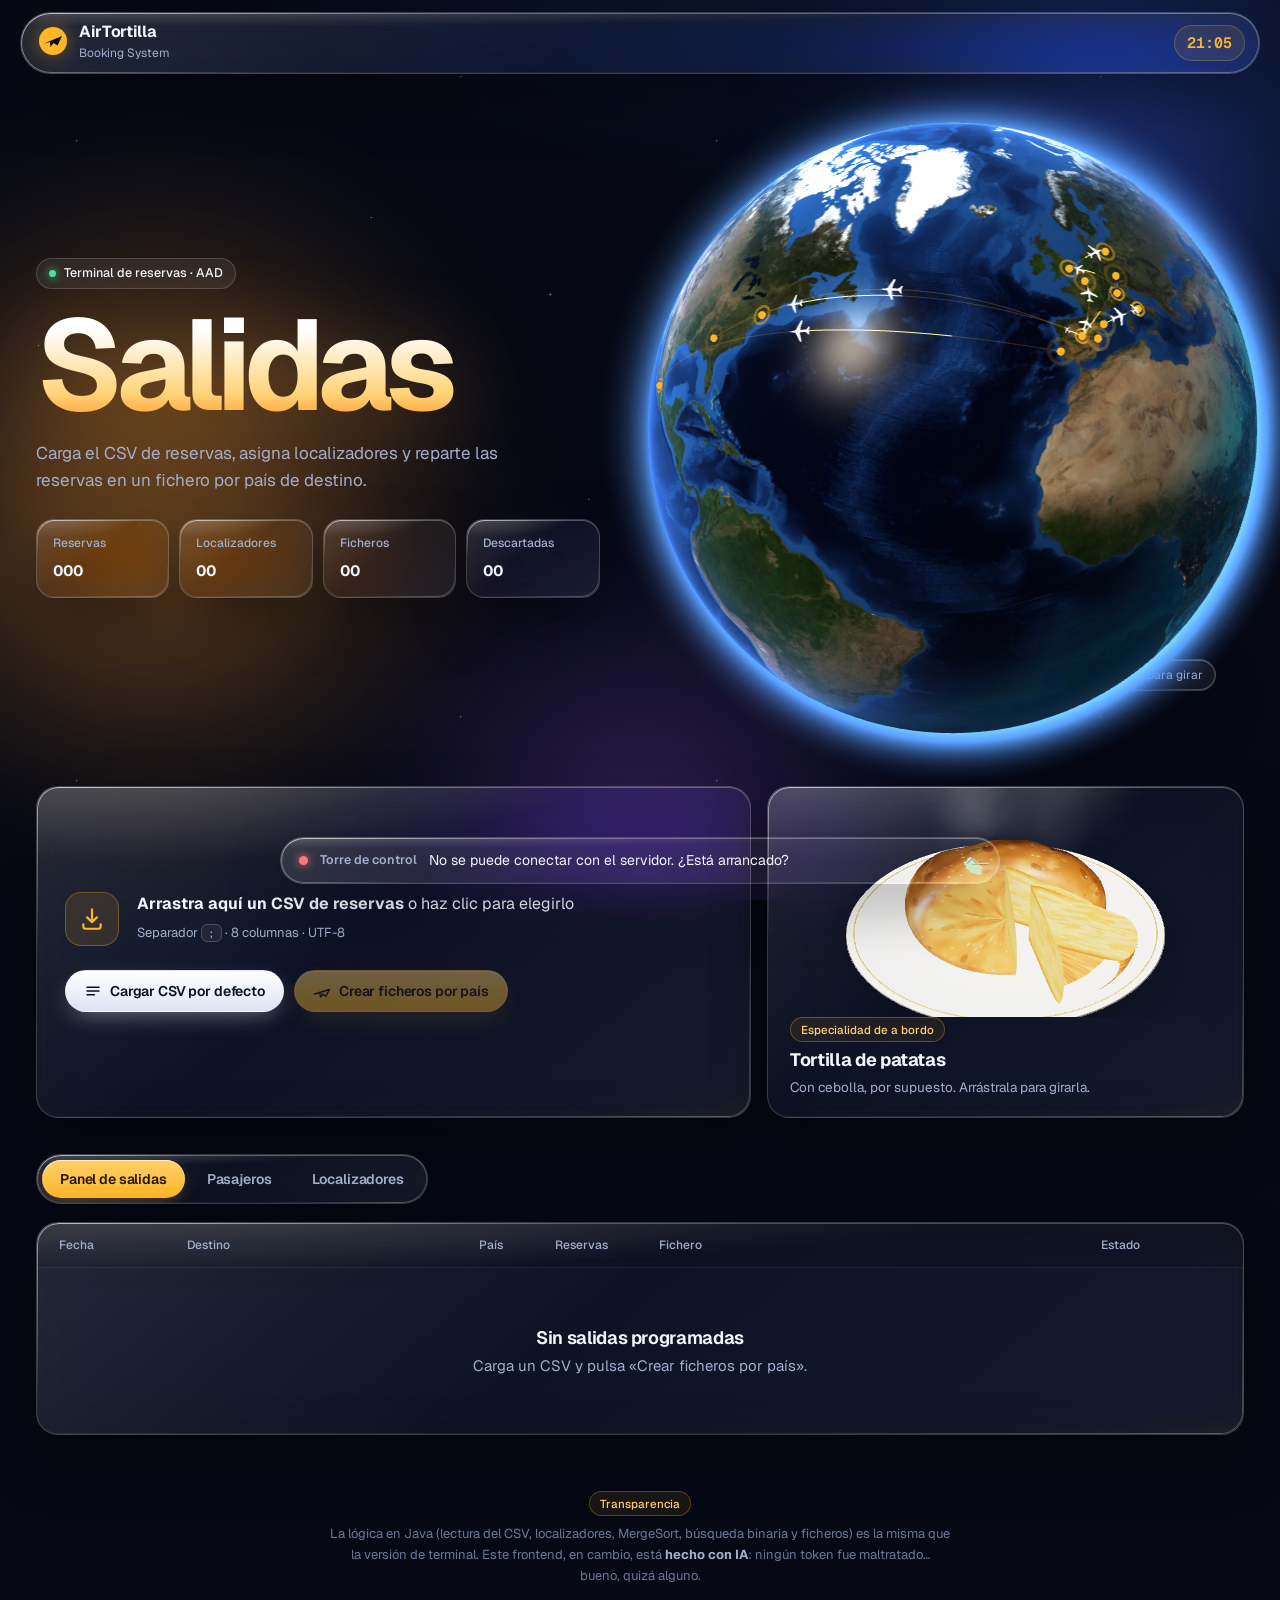
==== commit dd8d311e: "Últimos retoques y interfaz acabada." ====
--- a/AirTortilla/src/main/resources/static/index.html
+++ b/AirTortilla/src/main/resources/static/index.html
@@ -157,6 +157,12 @@
     <div class="empty" id="grupos-empty"><b>Sin localizadores</b><span>Aparecen cuando 2 o más reservas coinciden en nombre, origen y destino.</span></div>
   </section>
 
+  <footer class="credito">
+    <span class="badge small">Transparencia</span>
+    <p>La lógica en Java (lectura del CSV, localizadores, MergeSort, búsqueda binaria y ficheros) es la misma que la versión de terminal.
+      Este frontend, en cambio, está <b>hecho con IA</b>: ningún token fue maltratado… bueno, quizá alguno.</p>
+  </footer>
+
 </main>
 
 <!-- Visor de ficheros -->
--- a/AirTortilla/src/main/resources/static/css/app.css
+++ b/AirTortilla/src/main/resources/static/css/app.css
@@ -374,3 +374,8 @@
 @media (prefers-reduced-motion: reduce) {
   *, *::before, *::after { animation: none !important; transition: none !important; }
 }
+
+/* ---------- Nota sobre el uso de IA ---------- */
+.credito { display: grid; justify-items: center; gap: 8px; margin: 56px auto 0; max-width: 62ch; text-align: center; }
+.credito p { margin: 0; color: var(--subtle); font-size: 13px; line-height: 1.6; }
+.credito b { color: var(--muted); }
